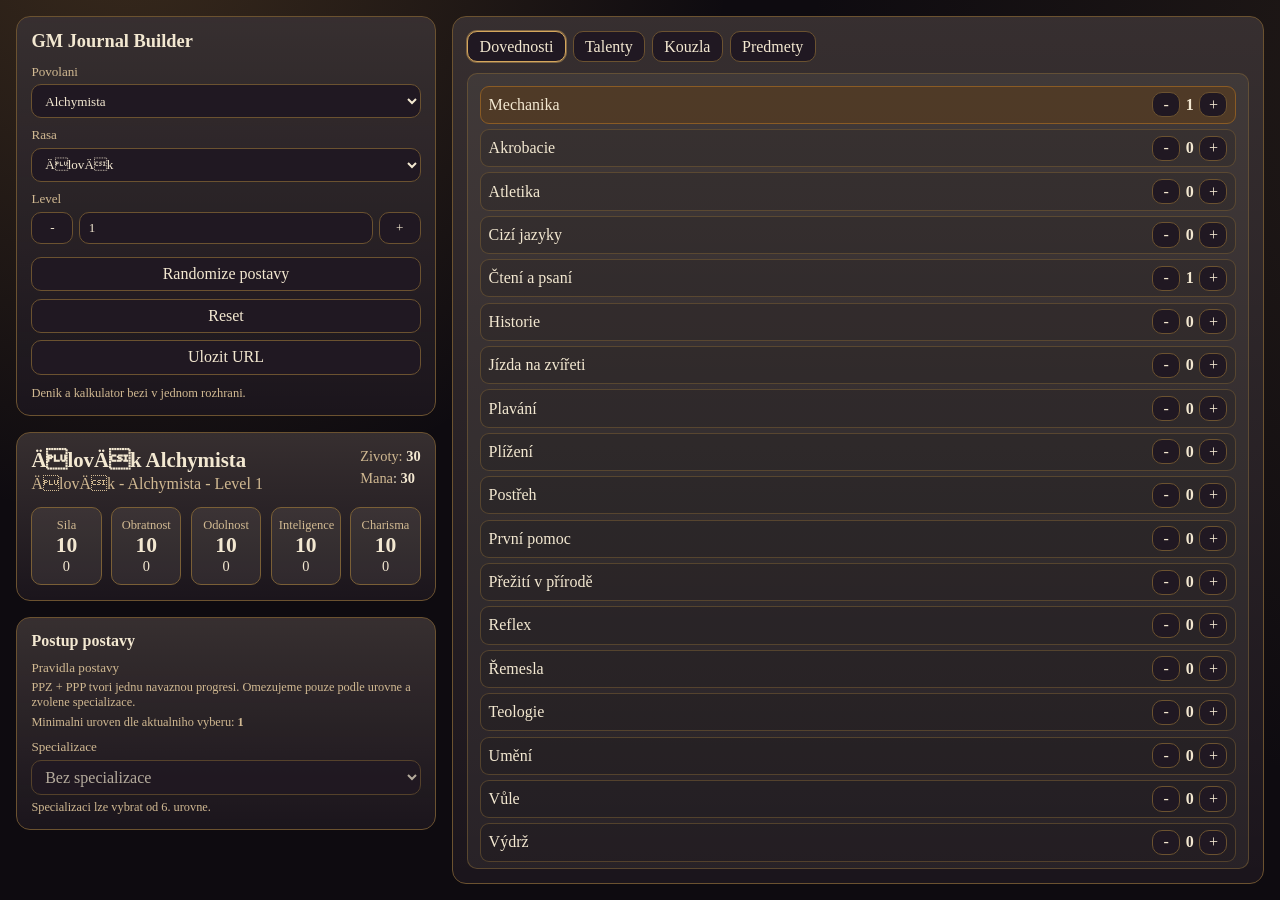
==== gm-journal.html @ 4c6da9d6 "Remove Systems tab and purge related journal meta code" ====
<!doctype html>
<html lang="cs">
<head>
  <meta charset="UTF-8" />
  <meta name="viewport" content="width=device-width, initial-scale=1.0" />
  <title>DrH GM Journal</title>
  <link rel="stylesheet" href="./gm-journal.css" />
</head>
<body>
  <main class="sheet-layout">
    <section class="left-column">
      <section class="panel controls-panel">
        <h1>GM Journal Builder</h1>
        <div class="controls-grid">
          <label>
            Povolani
            <select id="professionSelect"></select>
          </label>
          <label>
            Rasa
            <select id="raceSelect"></select>
          </label>
          <label>
            Level
            <div class="level-row">
              <button id="levelDownBtn" type="button">-</button>
              <input id="levelInput" type="number" min="1" max="36" value="1" />
              <button id="levelUpBtn" type="button">+</button>
            </div>
          </label>
        </div>
        <div class="actions-row">
          <button id="randomizeBtn" type="button">Randomize postavy</button>
          <button id="resetBtn" type="button">Reset</button>
          <button id="saveBtn" type="button">Ulozit URL</button>
        </div>
        <p class="hint">Denik a kalkulator bezi v jednom rozhrani.</p>
      </section>

      <section class="panel diary-panel">
        <header class="diary-head">
          <div>
            <h2 id="charName">Postava</h2>
            <p id="charMeta">-</p>
          </div>
          <div class="life-mana">
            <div><span>Zivoty:</span> <strong id="hpValue">0</strong></div>
            <div><span id="resourceLabel">Mana</span>: <strong id="manaValue">0</strong></div>
          </div>
        </header>
        <section class="attrs-grid" id="attrsGrid"></section>
      </section>

      <section class="panel progression-panel">
        <h3>Postup postavy</h3>
        <div id="progressionContent"></div>
      </section>
    </section>

    <section class="panel tabs-panel">
      <nav class="tab-nav">
        <button class="tab-btn active" data-tab="skills" type="button">Dovednosti</button>
        <button class="tab-btn" data-tab="talents" type="button">Talenty</button>
        <button class="tab-btn" data-tab="spells" type="button">Kouzla</button>
        <button class="tab-btn" data-tab="items" type="button">Predmety</button>
      </nav>
      <div class="tab-content" id="tabContent"></div>
    </section>
  </main>

  <div id="saveModal" class="save-modal" hidden>
    <div class="save-card">
      <h3>URL postavy</h3>
      <textarea id="saveUrlBox" readonly></textarea>
      <div class="save-actions">
        <button id="copyUrlBtn" type="button">Kopirovat</button>
        <button id="closeModalBtn" type="button">Zavrit</button>
      </div>
    </div>
  </div>

  <script src="./gm-journal.js"></script>
</body>
</html>
---- gm-journal.css ----
:root {
  --bg: #0e0b10;
  --panel: #1b151c;
  --line: #6b5230;
  --text: #f3e8d1;
  --muted: #d1b992;
  --accent: #d5a75d;
}

* { box-sizing: border-box; }

body {
  margin: 0;
  min-height: 100vh;
  font-family: "Lora", Georgia, serif;
  color: var(--text);
  background:
    radial-gradient(circle at 10% -10%, rgba(210, 153, 72, 0.22), transparent 40%),
    radial-gradient(circle at 120% 10%, rgba(107, 82, 48, 0.24), transparent 42%),
    var(--bg);
}

.sheet-layout {
  width: min(1400px, 100%);
  margin: 0 auto;
  padding: 1rem;
  display: grid;
  gap: 1rem;
  grid-template-columns: minmax(320px, 420px) minmax(0, 1fr);
  min-height: 100vh;
}

.left-column {
  min-width: 0;
  display: grid;
  gap: 1rem;
  grid-template-rows: auto auto auto;
  align-content: start;
}

.panel {
  border: 1px solid var(--line);
  border-radius: 14px;
  background: linear-gradient(180deg, rgba(255, 233, 189, 0.12), rgba(255, 233, 189, 0)), var(--panel);
  padding: 0.9rem;
  min-height: 0;
}

h1, h2, h3 { margin: 0; }

.controls-panel h1 {
  font-size: 1.15rem;
  margin-bottom: 0.7rem;
}

.controls-grid {
  display: grid;
  gap: 0.6rem;
}

label {
  display: grid;
  gap: 0.3rem;
  font-size: 0.82rem;
  color: var(--muted);
}

select, input, textarea, button {
  font: inherit;
  color: var(--text);
  border: 1px solid var(--line);
  border-radius: 10px;
  background: #201822;
}

select, input, textarea {
  padding: 0.45rem 0.55rem;
}

button {
  padding: 0.45rem 0.6rem;
  cursor: pointer;
}

button:hover {
  border-color: var(--accent);
}

.level-row {
  display: grid;
  grid-template-columns: 42px 1fr 42px;
  gap: 0.35rem;
}

.actions-row {
  margin-top: 0.8rem;
  display: grid;
  gap: 0.45rem;
}

.hint {
  margin: 0.7rem 0 0;
  color: var(--muted);
  font-size: 0.78rem;
}

.progression-panel h3 {
  margin-bottom: 0.6rem;
  font-size: 1rem;
}

.progress-grid {
  display: grid;
  gap: 0.55rem;
}

.progress-row {
  display: grid;
  gap: 0.3rem;
}

.mode-row {
  display: inline-flex;
  border: 1px solid rgba(122, 95, 54, 0.6);
  border-radius: 10px;
  overflow: hidden;
}

.mode-btn {
  border: 0;
  border-right: 1px solid rgba(122, 95, 54, 0.6);
  border-radius: 0;
  padding: 0.3rem 0.62rem;
}

.mode-btn:last-child {
  border-right: 0;
}

.mode-btn.active {
  background: rgba(213, 167, 93, 0.18);
}

.meta-help {
  color: var(--muted);
  font-size: 0.77rem;
}

.pill-row {
  display: flex;
  flex-wrap: wrap;
  gap: 0.35rem;
}

.pill {
  border: 1px solid rgba(122, 95, 54, 0.75);
  border-radius: 999px;
  padding: 0.18rem 0.5rem;
  font-size: 0.74rem;
  color: var(--muted);
}

.pill.ok {
  color: #d6f1c2;
  border-color: #5b8a44;
}

.pill.bad {
  color: #f4b7b0;
  border-color: #8a3f37;
}

.diary-head {
  display: flex;
  justify-content: space-between;
  align-items: flex-start;
  gap: 0.8rem;
  margin-bottom: 0.9rem;
}

.diary-head h2 {
  font-size: 1.3rem;
}

.diary-head p {
  margin: 0.2rem 0 0;
  color: var(--muted);
}

.life-mana {
  display: grid;
  gap: 0.35rem;
  font-size: 0.9rem;
}

.life-mana span {
  color: var(--muted);
}

.attrs-grid {
  display: grid;
  grid-template-columns: repeat(5, minmax(0, 1fr));
  gap: 0.6rem;
}

.attr-card {
  border: 1px solid #7a5f36;
  border-radius: 10px;
  padding: 0.6rem 0.45rem;
  background: rgba(255, 240, 211, 0.08);
  text-align: center;
}

.attr-key {
  font-size: 0.78rem;
  color: var(--muted);
}

.attr-base {
  font-size: 1.35rem;
  font-weight: 700;
}

.attr-mod {
  font-size: 0.9rem;
}

.tabs-panel {
  display: grid;
  grid-template-rows: auto minmax(0, 1fr);
  min-height: 0;
  height: calc(100dvh - 2rem);
  overflow: hidden;
}

.tab-nav {
  display: flex;
  gap: 0.45rem;
  flex-wrap: wrap;
  margin-bottom: 0.7rem;
}

.tab-btn {
  width: auto;
  padding: 0.34rem 0.7rem;
}

.tab-btn.active {
  border-color: var(--accent);
  box-shadow: 0 0 0 1px rgba(213, 167, 93, 0.45);
}

.tab-content {
  border: 1px solid rgba(122, 95, 54, 0.6);
  border-radius: 10px;
  background: rgba(255, 240, 211, 0.06);
  padding: 0.7rem;
  overflow: auto;
}

.entry-list {
  margin: 0;
  padding-left: 1.1rem;
  display: grid;
  gap: 0.26rem;
}

.interactive-list {
  display: grid;
  gap: 0.32rem;
}

.interactive-row {
  display: flex;
  align-items: center;
  justify-content: space-between;
  gap: 0.6rem;
  border: 1px solid rgba(122, 95, 54, 0.55);
  border-radius: 9px;
  padding: 0.35rem 0.5rem;
  background: rgba(0, 0, 0, 0.12);
}

.interactive-row > span {
  min-width: 0;
}

.rank-ctrl {
  display: inline-flex;
  align-items: center;
  gap: 0.35rem;
}

.rank-ctrl button {
  width: 28px;
  min-width: 28px;
  padding: 0.16rem;
}

.calc-skill-row.class-prof_1 {
  border-color: #7c3232;
  background: rgba(96, 28, 28, 0.45);
}

.calc-skill-row.class-prof_2 {
  border-color: #2f6b43;
  background: rgba(28, 72, 43, 0.45);
}

.calc-skill-row.class-prof_3 {
  border-color: #8a5b24;
  background: rgba(99, 61, 19, 0.45);
}

.calc-skill-row.class-prof_4 {
  border-color: #2f5879;
  background: rgba(25, 48, 75, 0.45);
}

.calc-skill-row.class-prof_5 {
  border-color: #111111;
  background: rgba(7, 7, 7, 0.78);
}

.calc-skill-row.class-prof_6 {
  border-color: #d8d8d8;
  background: rgba(235, 235, 235, 0.9);
  color: #1a1a1a;
}

.calc-native-wrap {
  display: grid;
  gap: 0.6rem;
  min-height: 520px;
}

.calc-native-head {
  display: grid;
  grid-template-columns: repeat(4, minmax(0, 1fr));
  gap: 0.4rem;
  font-size: 0.84rem;
}

.calc-native-head > div {
  border: 1px solid rgba(122, 95, 54, 0.55);
  border-radius: 9px;
  padding: 0.35rem 0.45rem;
  background: rgba(0, 0, 0, 0.12);
}

.calc-native-grid {
  display: grid;
  grid-template-columns: repeat(2, minmax(0, 1fr));
  gap: 0.65rem;
  min-height: 0;
}

.calc-native-col {
  min-width: 0;
  display: grid;
  grid-template-rows: auto auto minmax(0, 1fr);
  gap: 0.45rem;
}

.calc-native-col h4 {
  margin: 0;
  font-size: 0.94rem;
}

.calc-native-list {
  min-height: 0;
  max-height: 55dvh;
  overflow: auto;
}

.calc-native-col input[type="search"] {
  width: 100%;
}

.save-modal {
  position: fixed;
  inset: 0;
  background: rgba(0, 0, 0, 0.62);
  display: grid;
  place-items: center;
  padding: 1rem;
}

.save-modal[hidden] {
  display: none !important;
}

.save-card {
  width: min(760px, 100%);
  border: 1px solid var(--line);
  border-radius: 12px;
  background: #140f16;
  padding: 0.85rem;
}

.save-card h3 { margin-bottom: 0.45rem; }

#saveUrlBox {
  width: 100%;
  min-height: 110px;
  resize: vertical;
}

.save-actions {
  margin-top: 0.6rem;
  display: flex;
  gap: 0.5rem;
  justify-content: flex-end;
}

@media (max-width: 1200px) {
  .sheet-layout {
    grid-template-columns: 1fr;
    min-height: auto;
  }

  .tabs-panel {
    height: auto;
    min-height: 420px;
  }

  .calc-native-head {
    grid-template-columns: repeat(2, minmax(0, 1fr));
  }

  .calc-native-grid {
    grid-template-columns: 1fr;
  }
}
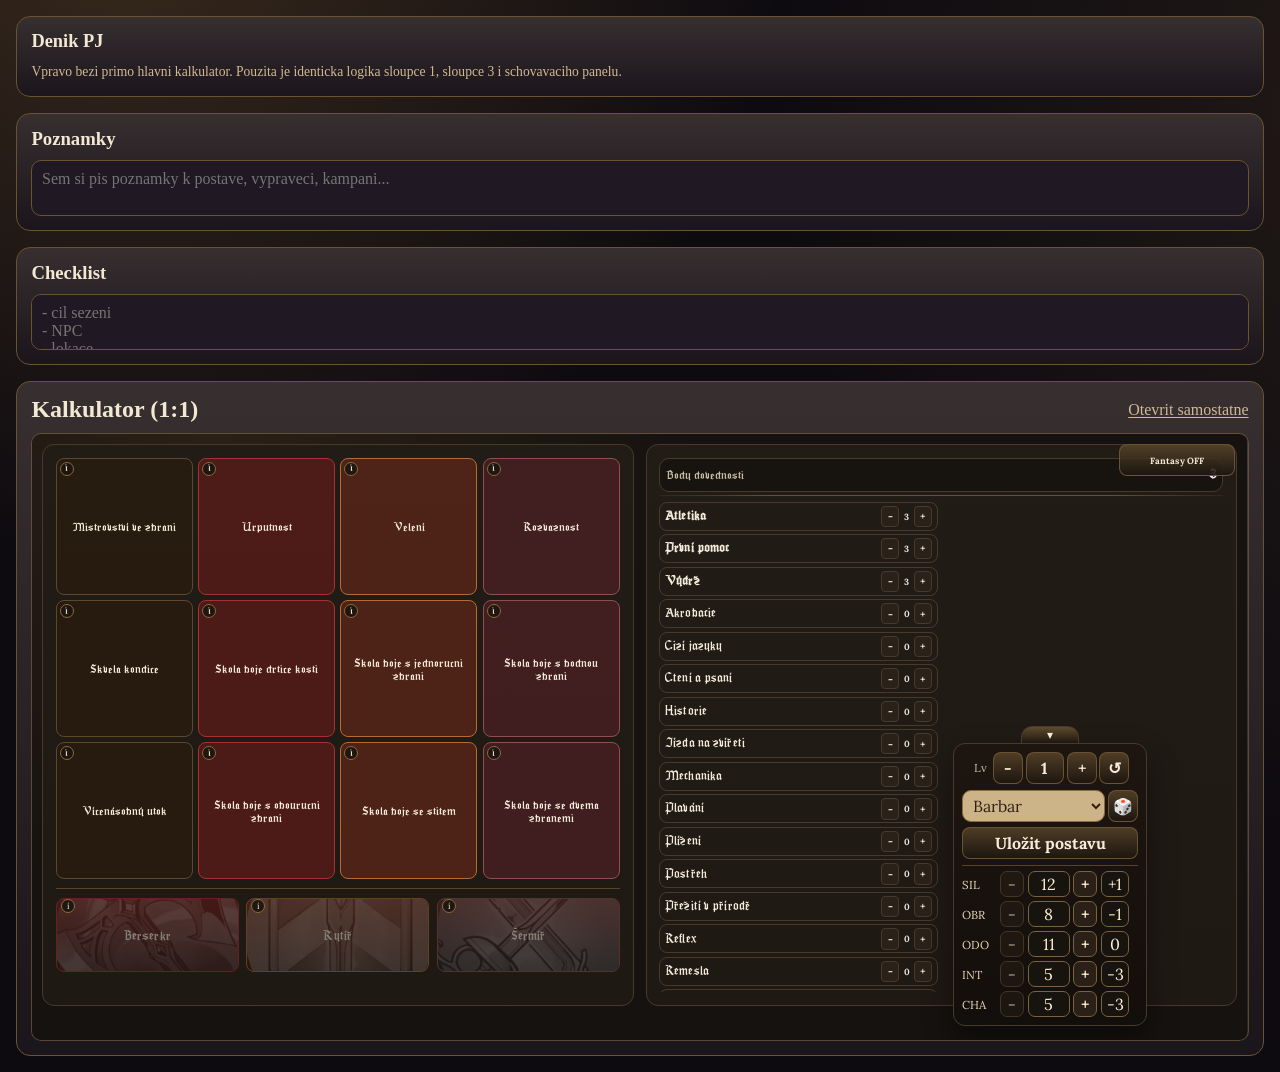
==== commit 984810eb: "Rebuild journal around embedded main calculator columns and floating panel" ====
--- a/gm-journal.html
+++ b/gm-journal.html
@@ -10,75 +10,33 @@
   <main class="sheet-layout">
     <section class="left-column">
       <section class="panel controls-panel">
-        <h1>GM Journal Builder</h1>
-        <div class="controls-grid">
-          <label>
-            Povolani
-            <select id="professionSelect"></select>
-          </label>
-          <label>
-            Rasa
-            <select id="raceSelect"></select>
-          </label>
-          <label>
-            Level
-            <div class="level-row">
-              <button id="levelDownBtn" type="button">-</button>
-              <input id="levelInput" type="number" min="1" max="36" value="1" />
-              <button id="levelUpBtn" type="button">+</button>
-            </div>
-          </label>
-        </div>
-        <div class="actions-row">
-          <button id="randomizeBtn" type="button">Randomize postavy</button>
-          <button id="resetBtn" type="button">Reset</button>
-          <button id="saveBtn" type="button">Ulozit URL</button>
-        </div>
-        <p class="hint">Denik a kalkulator bezi v jednom rozhrani.</p>
+        <h1>Denik PJ</h1>
+        <p class="hint">Vpravo bezi primo hlavni kalkulator. Pouzita je identicka logika sloupce 1, sloupce 3 i schovavaciho panelu.</p>
       </section>
 
       <section class="panel diary-panel">
-        <header class="diary-head">
-          <div>
-            <h2 id="charName">Postava</h2>
-            <p id="charMeta">-</p>
-          </div>
-          <div class="life-mana">
-            <div><span>Zivoty:</span> <strong id="hpValue">0</strong></div>
-            <div><span id="resourceLabel">Mana</span>: <strong id="manaValue">0</strong></div>
-          </div>
-        </header>
-        <section class="attrs-grid" id="attrsGrid"></section>
+        <h3>Poznamky</h3>
+        <textarea id="journalNotes" class="journal-notes" placeholder="Sem si pis poznamky k postave, vypraveci, kampani..."></textarea>
       </section>
 
       <section class="panel progression-panel">
-        <h3>Postup postavy</h3>
-        <div id="progressionContent"></div>
+        <h3>Checklist</h3>
+        <textarea id="journalChecklist" class="journal-notes" placeholder="- cil sezeni&#10;- NPC&#10;- lokace&#10;- loot"></textarea>
       </section>
     </section>
 
     <section class="panel tabs-panel">
-      <nav class="tab-nav">
-        <button class="tab-btn active" data-tab="skills" type="button">Dovednosti</button>
-        <button class="tab-btn" data-tab="talents" type="button">Talenty</button>
-        <button class="tab-btn" data-tab="spells" type="button">Kouzla</button>
-        <button class="tab-btn" data-tab="items" type="button">Predmety</button>
-      </nav>
-      <div class="tab-content" id="tabContent"></div>
+      <header class="embed-head">
+        <h2>Kalkulator (1:1)</h2>
+        <a href="./index.html" target="_blank" rel="noopener">Otevrit samostatne</a>
+      </header>
+      <div class="calc-embed-wrap">
+        <iframe id="calcEmbedFrame" title="DrH kalkulator" src="./index.html"></iframe>
+      </div>
     </section>
   </main>
-
-  <div id="saveModal" class="save-modal" hidden>
-    <div class="save-card">
-      <h3>URL postavy</h3>
-      <textarea id="saveUrlBox" readonly></textarea>
-      <div class="save-actions">
-        <button id="copyUrlBtn" type="button">Kopirovat</button>
-        <button id="closeModalBtn" type="button">Zavrit</button>
-      </div>
-    </div>
-  </div>
 
   <script src="./gm-journal.js"></script>
 </body>
 </html>
+
--- a/gm-journal.css
+++ b/gm-journal.css
@@ -4,7 +4,6 @@
   --line: #6b5230;
   --text: #f3e8d1;
   --muted: #d1b992;
-  --accent: #d5a75d;
 }
 
 * { box-sizing: border-box; }
@@ -21,7 +20,7 @@
 }
 
 .sheet-layout {
-  width: min(1400px, 100%);
+  width: min(1700px, 100%);
   margin: 0 auto;
   padding: 1rem;
   display: grid;
@@ -34,7 +33,7 @@
   min-width: 0;
   display: grid;
   gap: 1rem;
-  grid-template-rows: auto auto auto;
+  grid-template-rows: auto 1fr 1fr;
   align-content: start;
 }
 
@@ -50,179 +49,34 @@
 
 .controls-panel h1 {
   font-size: 1.15rem;
-  margin-bottom: 0.7rem;
+  margin-bottom: 0.6rem;
 }
 
-.controls-grid {
+.hint {
+  margin: 0;
+  color: var(--muted);
+  font-size: 0.85rem;
+  line-height: 1.45;
+}
+
+.diary-panel,
+.progression-panel {
   display: grid;
+  grid-template-rows: auto minmax(0, 1fr);
   gap: 0.6rem;
 }
 
-label {
-  display: grid;
-  gap: 0.3rem;
-  font-size: 0.82rem;
-  color: var(--muted);
-}
-
-select, input, textarea, button {
+.journal-notes {
+  width: 100%;
+  min-height: 0;
+  height: 100%;
+  resize: none;
   font: inherit;
   color: var(--text);
   border: 1px solid var(--line);
   border-radius: 10px;
   background: #201822;
-}
-
-select, input, textarea {
-  padding: 0.45rem 0.55rem;
-}
-
-button {
-  padding: 0.45rem 0.6rem;
-  cursor: pointer;
-}
-
-button:hover {
-  border-color: var(--accent);
-}
-
-.level-row {
-  display: grid;
-  grid-template-columns: 42px 1fr 42px;
-  gap: 0.35rem;
-}
-
-.actions-row {
-  margin-top: 0.8rem;
-  display: grid;
-  gap: 0.45rem;
-}
-
-.hint {
-  margin: 0.7rem 0 0;
-  color: var(--muted);
-  font-size: 0.78rem;
-}
-
-.progression-panel h3 {
-  margin-bottom: 0.6rem;
-  font-size: 1rem;
-}
-
-.progress-grid {
-  display: grid;
-  gap: 0.55rem;
-}
-
-.progress-row {
-  display: grid;
-  gap: 0.3rem;
-}
-
-.mode-row {
-  display: inline-flex;
-  border: 1px solid rgba(122, 95, 54, 0.6);
-  border-radius: 10px;
-  overflow: hidden;
-}
-
-.mode-btn {
-  border: 0;
-  border-right: 1px solid rgba(122, 95, 54, 0.6);
-  border-radius: 0;
-  padding: 0.3rem 0.62rem;
-}
-
-.mode-btn:last-child {
-  border-right: 0;
-}
-
-.mode-btn.active {
-  background: rgba(213, 167, 93, 0.18);
-}
-
-.meta-help {
-  color: var(--muted);
-  font-size: 0.77rem;
-}
-
-.pill-row {
-  display: flex;
-  flex-wrap: wrap;
-  gap: 0.35rem;
-}
-
-.pill {
-  border: 1px solid rgba(122, 95, 54, 0.75);
-  border-radius: 999px;
-  padding: 0.18rem 0.5rem;
-  font-size: 0.74rem;
-  color: var(--muted);
-}
-
-.pill.ok {
-  color: #d6f1c2;
-  border-color: #5b8a44;
-}
-
-.pill.bad {
-  color: #f4b7b0;
-  border-color: #8a3f37;
-}
-
-.diary-head {
-  display: flex;
-  justify-content: space-between;
-  align-items: flex-start;
-  gap: 0.8rem;
-  margin-bottom: 0.9rem;
-}
-
-.diary-head h2 {
-  font-size: 1.3rem;
-}
-
-.diary-head p {
-  margin: 0.2rem 0 0;
-  color: var(--muted);
-}
-
-.life-mana {
-  display: grid;
-  gap: 0.35rem;
-  font-size: 0.9rem;
-}
-
-.life-mana span {
-  color: var(--muted);
-}
-
-.attrs-grid {
-  display: grid;
-  grid-template-columns: repeat(5, minmax(0, 1fr));
-  gap: 0.6rem;
-}
-
-.attr-card {
-  border: 1px solid #7a5f36;
-  border-radius: 10px;
-  padding: 0.6rem 0.45rem;
-  background: rgba(255, 240, 211, 0.08);
-  text-align: center;
-}
-
-.attr-key {
-  font-size: 0.78rem;
-  color: var(--muted);
-}
-
-.attr-base {
-  font-size: 1.35rem;
-  font-weight: 700;
-}
-
-.attr-mod {
-  font-size: 0.9rem;
+  padding: 0.55rem 0.6rem;
 }
 
 .tabs-panel {
@@ -233,202 +87,49 @@
   overflow: hidden;
 }
 
-.tab-nav {
-  display: flex;
-  gap: 0.45rem;
-  flex-wrap: wrap;
-  margin-bottom: 0.7rem;
-}
-
-.tab-btn {
-  width: auto;
-  padding: 0.34rem 0.7rem;
-}
-
-.tab-btn.active {
-  border-color: var(--accent);
-  box-shadow: 0 0 0 1px rgba(213, 167, 93, 0.45);
-}
-
-.tab-content {
-  border: 1px solid rgba(122, 95, 54, 0.6);
-  border-radius: 10px;
-  background: rgba(255, 240, 211, 0.06);
-  padding: 0.7rem;
-  overflow: auto;
-}
-
-.entry-list {
-  margin: 0;
-  padding-left: 1.1rem;
-  display: grid;
-  gap: 0.26rem;
-}
-
-.interactive-list {
-  display: grid;
-  gap: 0.32rem;
-}
-
-.interactive-row {
+.embed-head {
   display: flex;
   align-items: center;
   justify-content: space-between;
-  gap: 0.6rem;
-  border: 1px solid rgba(122, 95, 54, 0.55);
-  border-radius: 9px;
-  padding: 0.35rem 0.5rem;
-  background: rgba(0, 0, 0, 0.12);
+  gap: 0.8rem;
+  margin-bottom: 0.6rem;
 }
 
-.interactive-row > span {
-  min-width: 0;
+.embed-head a {
+  color: var(--muted);
+  text-decoration: underline;
+  text-underline-offset: 2px;
 }
 
-.rank-ctrl {
-  display: inline-flex;
-  align-items: center;
-  gap: 0.35rem;
+.calc-embed-wrap {
+  min-height: 0;
+  height: 100%;
+  border: 1px solid rgba(122, 95, 54, 0.6);
+  border-radius: 10px;
+  overflow: hidden;
+  background: rgba(255, 240, 211, 0.06);
 }
 
-.rank-ctrl button {
-  width: 28px;
-  min-width: 28px;
-  padding: 0.16rem;
+#calcEmbedFrame {
+  width: 100%;
+  height: 100%;
+  border: 0;
+  display: block;
 }
 
-.calc-skill-row.class-prof_1 {
-  border-color: #7c3232;
-  background: rgba(96, 28, 28, 0.45);
-}
-
-.calc-skill-row.class-prof_2 {
-  border-color: #2f6b43;
-  background: rgba(28, 72, 43, 0.45);
-}
-
-.calc-skill-row.class-prof_3 {
-  border-color: #8a5b24;
-  background: rgba(99, 61, 19, 0.45);
-}
-
-.calc-skill-row.class-prof_4 {
-  border-color: #2f5879;
-  background: rgba(25, 48, 75, 0.45);
-}
-
-.calc-skill-row.class-prof_5 {
-  border-color: #111111;
-  background: rgba(7, 7, 7, 0.78);
-}
-
-.calc-skill-row.class-prof_6 {
-  border-color: #d8d8d8;
-  background: rgba(235, 235, 235, 0.9);
-  color: #1a1a1a;
-}
-
-.calc-native-wrap {
-  display: grid;
-  gap: 0.6rem;
-  min-height: 520px;
-}
-
-.calc-native-head {
-  display: grid;
-  grid-template-columns: repeat(4, minmax(0, 1fr));
-  gap: 0.4rem;
-  font-size: 0.84rem;
-}
-
-.calc-native-head > div {
-  border: 1px solid rgba(122, 95, 54, 0.55);
-  border-radius: 9px;
-  padding: 0.35rem 0.45rem;
-  background: rgba(0, 0, 0, 0.12);
-}
-
-.calc-native-grid {
-  display: grid;
-  grid-template-columns: repeat(2, minmax(0, 1fr));
-  gap: 0.65rem;
-  min-height: 0;
-}
-
-.calc-native-col {
-  min-width: 0;
-  display: grid;
-  grid-template-rows: auto auto minmax(0, 1fr);
-  gap: 0.45rem;
-}
-
-.calc-native-col h4 {
-  margin: 0;
-  font-size: 0.94rem;
-}
-
-.calc-native-list {
-  min-height: 0;
-  max-height: 55dvh;
-  overflow: auto;
-}
-
-.calc-native-col input[type="search"] {
-  width: 100%;
-}
-
-.save-modal {
-  position: fixed;
-  inset: 0;
-  background: rgba(0, 0, 0, 0.62);
-  display: grid;
-  place-items: center;
-  padding: 1rem;
-}
-
-.save-modal[hidden] {
-  display: none !important;
-}
-
-.save-card {
-  width: min(760px, 100%);
-  border: 1px solid var(--line);
-  border-radius: 12px;
-  background: #140f16;
-  padding: 0.85rem;
-}
-
-.save-card h3 { margin-bottom: 0.45rem; }
-
-#saveUrlBox {
-  width: 100%;
-  min-height: 110px;
-  resize: vertical;
-}
-
-.save-actions {
-  margin-top: 0.6rem;
-  display: flex;
-  gap: 0.5rem;
-  justify-content: flex-end;
-}
-
-@media (max-width: 1200px) {
+@media (max-width: 1280px) {
   .sheet-layout {
     grid-template-columns: 1fr;
     min-height: auto;
   }
 
   .tabs-panel {
-    height: auto;
-    min-height: 420px;
+    height: 75vh;
+    min-height: 520px;
   }
 
-  .calc-native-head {
-    grid-template-columns: repeat(2, minmax(0, 1fr));
-  }
-
-  .calc-native-grid {
-    grid-template-columns: 1fr;
+  .left-column {
+    grid-template-rows: auto auto auto;
   }
 }
+
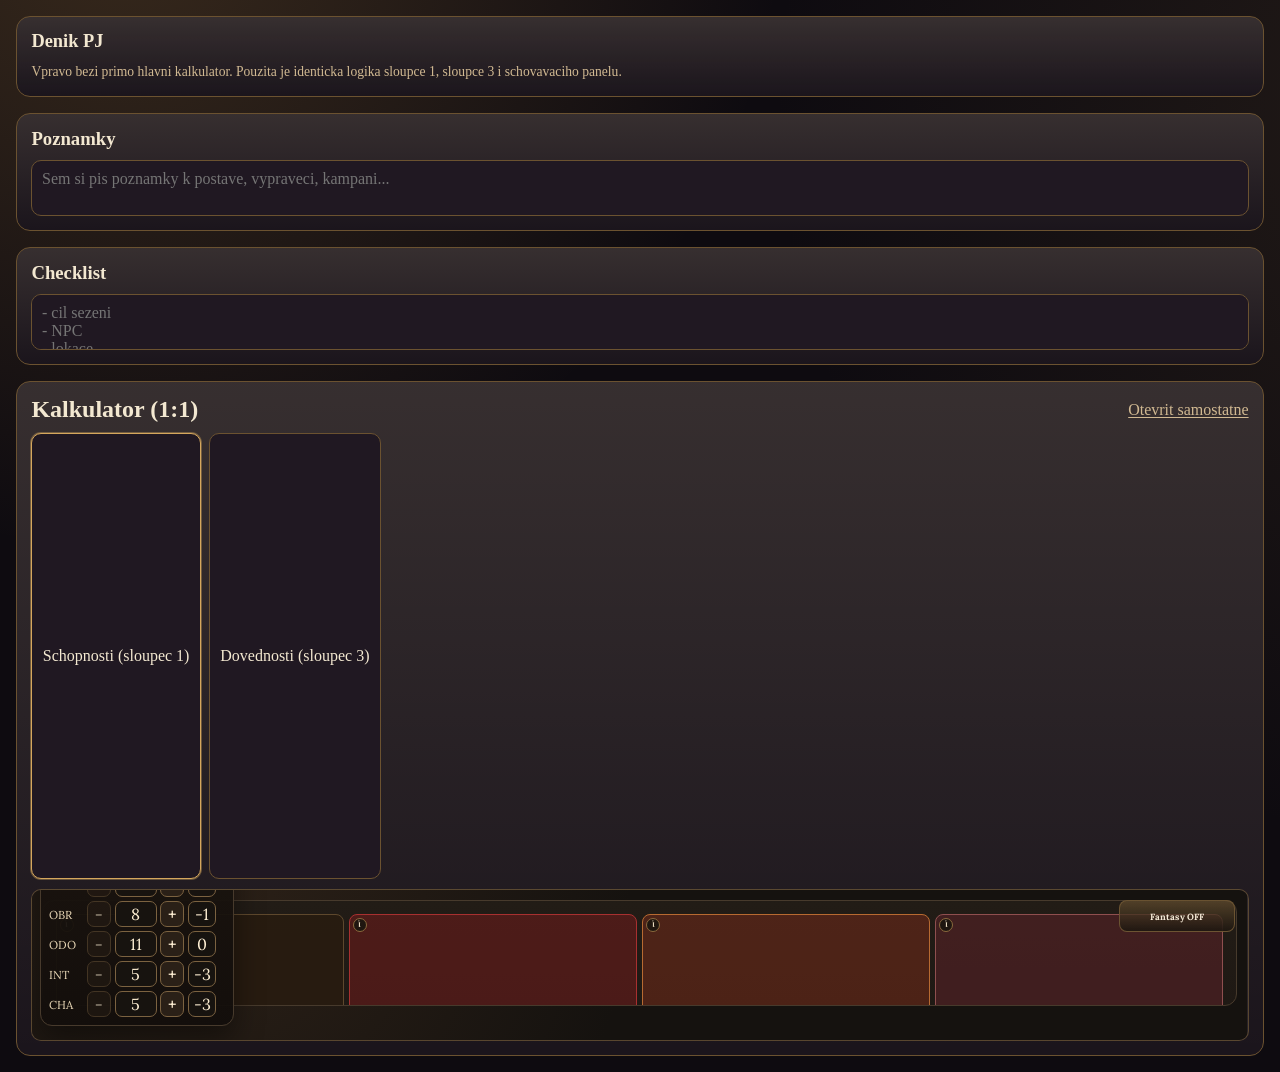
==== commit f4a05582: "Add separate journal tabs for calculator column 1 and column 3 views" ====
--- a/gm-journal.html
+++ b/gm-journal.html
@@ -30,6 +30,10 @@
         <h2>Kalkulator (1:1)</h2>
         <a href="./index.html" target="_blank" rel="noopener">Otevrit samostatne</a>
       </header>
+      <nav class="col-tabs" aria-label="Prepinani sloupcu kalkulatoru">
+        <button type="button" class="col-tab-btn active" data-col-tab="talents">Schopnosti (sloupec 1)</button>
+        <button type="button" class="col-tab-btn" data-col-tab="skills">Dovednosti (sloupec 3)</button>
+      </nav>
       <div class="calc-embed-wrap">
         <iframe id="calcEmbedFrame" title="DrH kalkulator" src="./index.html"></iframe>
       </div>
@@ -39,4 +43,3 @@
   <script src="./gm-journal.js"></script>
 </body>
 </html>
-
--- a/gm-journal.css
+++ b/gm-journal.css
@@ -101,6 +101,27 @@
   text-underline-offset: 2px;
 }
 
+.col-tabs {
+  display: flex;
+  gap: 0.5rem;
+  margin-bottom: 0.6rem;
+}
+
+.col-tab-btn {
+  font: inherit;
+  color: var(--text);
+  border: 1px solid var(--line);
+  border-radius: 10px;
+  background: #201822;
+  padding: 0.4rem 0.65rem;
+  cursor: pointer;
+}
+
+.col-tab-btn.active {
+  border-color: #d5a75d;
+  box-shadow: 0 0 0 1px rgba(213, 167, 93, 0.4);
+}
+
 .calc-embed-wrap {
   min-height: 0;
   height: 100%;
@@ -132,4 +153,3 @@
     grid-template-rows: auto auto auto;
   }
 }
-
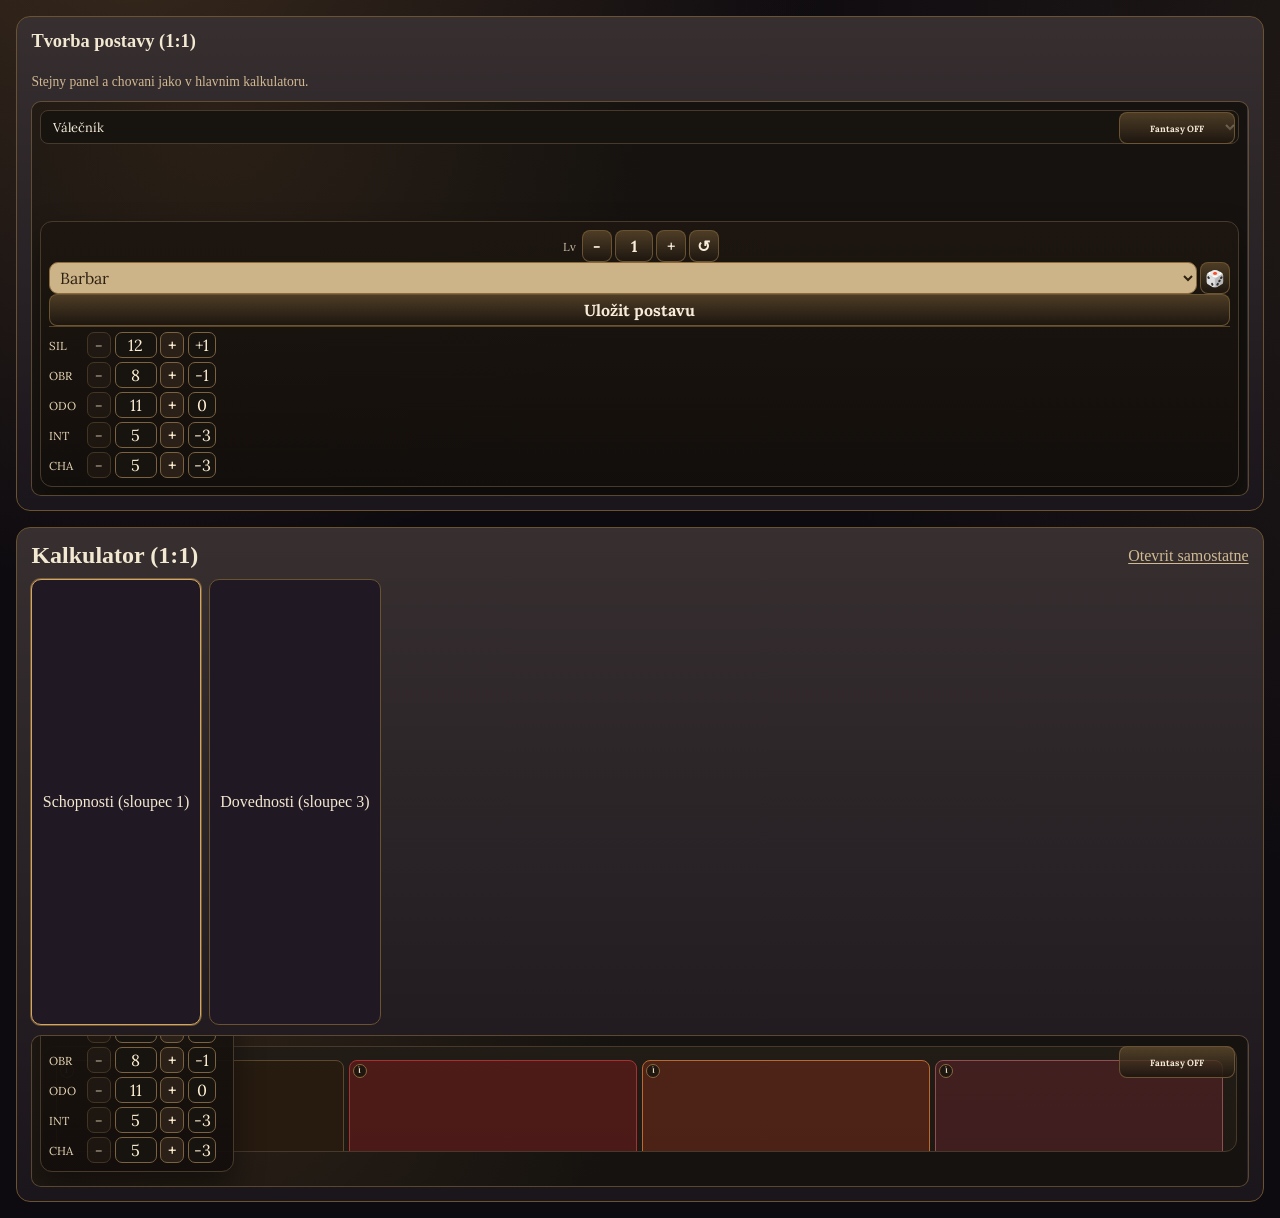
==== commit 56c560a1: "Use calculator character-builder UI in journal first column and keep col1/col3 tabs" ====
--- a/gm-journal.html
+++ b/gm-journal.html
@@ -10,18 +10,11 @@
   <main class="sheet-layout">
     <section class="left-column">
       <section class="panel controls-panel">
-        <h1>Denik PJ</h1>
-        <p class="hint">Vpravo bezi primo hlavni kalkulator. Pouzita je identicka logika sloupce 1, sloupce 3 i schovavaciho panelu.</p>
-      </section>
-
-      <section class="panel diary-panel">
-        <h3>Poznamky</h3>
-        <textarea id="journalNotes" class="journal-notes" placeholder="Sem si pis poznamky k postave, vypraveci, kampani..."></textarea>
-      </section>
-
-      <section class="panel progression-panel">
-        <h3>Checklist</h3>
-        <textarea id="journalChecklist" class="journal-notes" placeholder="- cil sezeni&#10;- NPC&#10;- lokace&#10;- loot"></textarea>
+        <h1>Tvorba postavy (1:1)</h1>
+        <p class="hint">Stejny panel a chovani jako v hlavnim kalkulatoru.</p>
+        <div class="creator-embed-wrap">
+          <iframe id="creatorEmbedFrame" title="DrH tvorba postavy" src="./index.html"></iframe>
+        </div>
       </section>
     </section>
 
--- a/gm-journal.css
+++ b/gm-journal.css
@@ -32,8 +32,8 @@
 .left-column {
   min-width: 0;
   display: grid;
-  gap: 1rem;
-  grid-template-rows: auto 1fr 1fr;
+  gap: 0;
+  grid-template-rows: minmax(0, 1fr);
   align-content: start;
 }
 
@@ -59,32 +59,34 @@
   line-height: 1.45;
 }
 
-.diary-panel,
-.progression-panel {
-  display: grid;
-  grid-template-rows: auto minmax(0, 1fr);
-  gap: 0.6rem;
-}
-
-.journal-notes {
-  width: 100%;
-  min-height: 0;
-  height: 100%;
-  resize: none;
-  font: inherit;
-  color: var(--text);
-  border: 1px solid var(--line);
-  border-radius: 10px;
-  background: #201822;
-  padding: 0.55rem 0.6rem;
-}
-
 .tabs-panel {
   display: grid;
   grid-template-rows: auto minmax(0, 1fr);
   min-height: 0;
   height: calc(100dvh - 2rem);
   overflow: hidden;
+}
+
+.controls-panel {
+  display: grid;
+  grid-template-rows: auto auto minmax(0, 1fr);
+  gap: 0.6rem;
+}
+
+.creator-embed-wrap {
+  min-height: 0;
+  height: 100%;
+  border: 1px solid rgba(122, 95, 54, 0.6);
+  border-radius: 10px;
+  overflow: hidden;
+  background: rgba(255, 240, 211, 0.06);
+}
+
+#creatorEmbedFrame {
+  width: 100%;
+  height: 100%;
+  border: 0;
+  display: block;
 }
 
 .embed-head {
@@ -150,6 +152,6 @@
   }
 
   .left-column {
-    grid-template-rows: auto auto auto;
+    grid-template-rows: minmax(320px, 55vh);
   }
 }
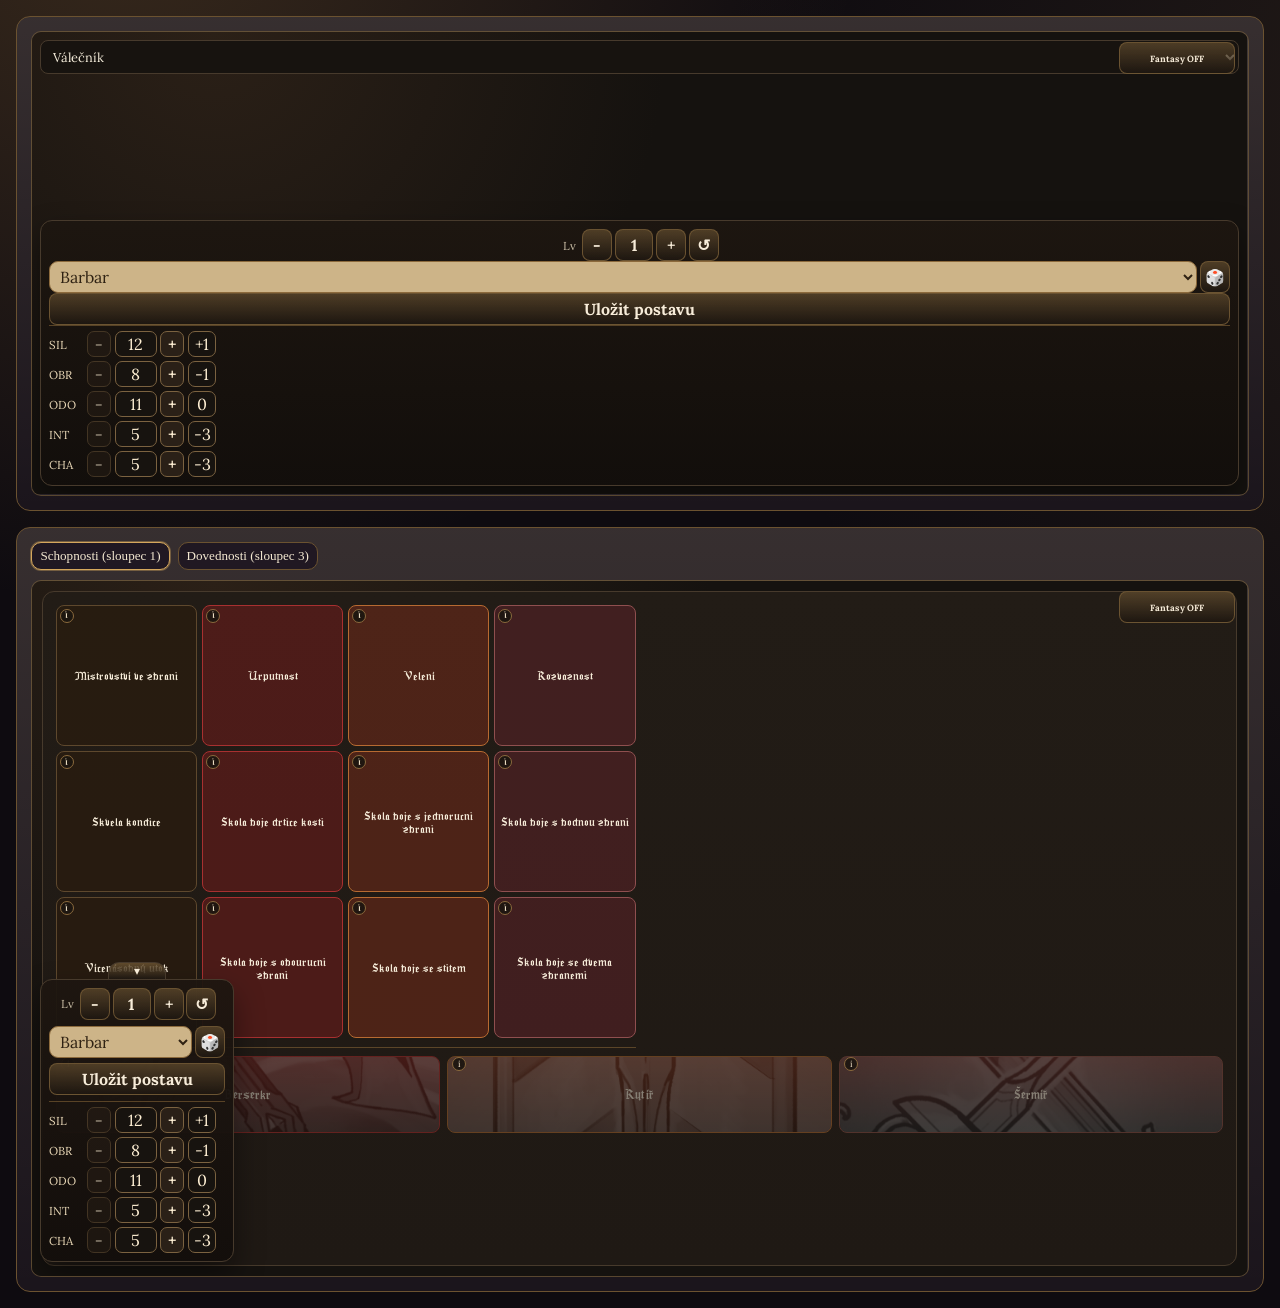
==== commit 5d18afc6: "Journal: remove left panel title/subtitle and use full-height creator iframe" ====
--- a/gm-journal.html
+++ b/gm-journal.html
@@ -10,8 +10,6 @@
   <main class="sheet-layout">
     <section class="left-column">
       <section class="panel controls-panel">
-        <h1>Tvorba postavy (1:1)</h1>
-        <p class="hint">Stejny panel a chovani jako v hlavnim kalkulatoru.</p>
         <div class="creator-embed-wrap">
           <iframe id="creatorEmbedFrame" title="DrH tvorba postavy" src="./index.html"></iframe>
         </div>
--- a/gm-journal.css
+++ b/gm-journal.css
@@ -26,6 +26,7 @@
   display: grid;
   gap: 1rem;
   grid-template-columns: minmax(320px, 420px) minmax(0, 1fr);
+  height: 100dvh;
   min-height: 100vh;
 }
 
@@ -35,6 +36,7 @@
   gap: 0;
   grid-template-rows: minmax(0, 1fr);
   align-content: start;
+  height: 100%;
 }
 
 .panel {
@@ -60,17 +62,18 @@
 }
 
 .tabs-panel {
-  display: grid;
-  grid-template-rows: auto minmax(0, 1fr);
+  display: flex;
+  flex-direction: column;
   min-height: 0;
-  height: calc(100dvh - 2rem);
+  height: 100%;
   overflow: hidden;
 }
 
 .controls-panel {
   display: grid;
-  grid-template-rows: auto auto minmax(0, 1fr);
-  gap: 0.6rem;
+  grid-template-rows: minmax(0, 1fr);
+  gap: 0;
+  height: 100%;
 }
 
 .creator-embed-wrap {
@@ -96,6 +99,7 @@
   gap: 0.8rem;
   margin-bottom: 0.6rem;
 }
+.embed-head { display: none; }
 
 .embed-head a {
   color: var(--muted);
@@ -104,18 +108,27 @@
 }
 
 .col-tabs {
-  display: flex;
+  display: inline-flex;
   gap: 0.5rem;
   margin-bottom: 0.6rem;
+  align-items: center;
+  width: auto;
+  align-self: start;
 }
 
 .col-tab-btn {
   font: inherit;
+  font-size: 0.82rem;
+  line-height: 1.1;
   color: var(--text);
   border: 1px solid var(--line);
   border-radius: 10px;
   background: #201822;
-  padding: 0.4rem 0.65rem;
+  padding: 0.22rem 0.5rem;
+  min-height: 28px;
+  width: auto;
+  flex: 0 0 auto;
+  align-self: flex-start;
   cursor: pointer;
 }
 
@@ -126,7 +139,8 @@
 
 .calc-embed-wrap {
   min-height: 0;
-  height: 100%;
+  flex: 1 1 auto;
+  height: auto;
   border: 1px solid rgba(122, 95, 54, 0.6);
   border-radius: 10px;
   overflow: hidden;
@@ -143,11 +157,12 @@
 @media (max-width: 1280px) {
   .sheet-layout {
     grid-template-columns: 1fr;
+    height: auto;
     min-height: auto;
   }
 
   .tabs-panel {
-    height: 75vh;
+    height: 85vh;
     min-height: 520px;
   }
 
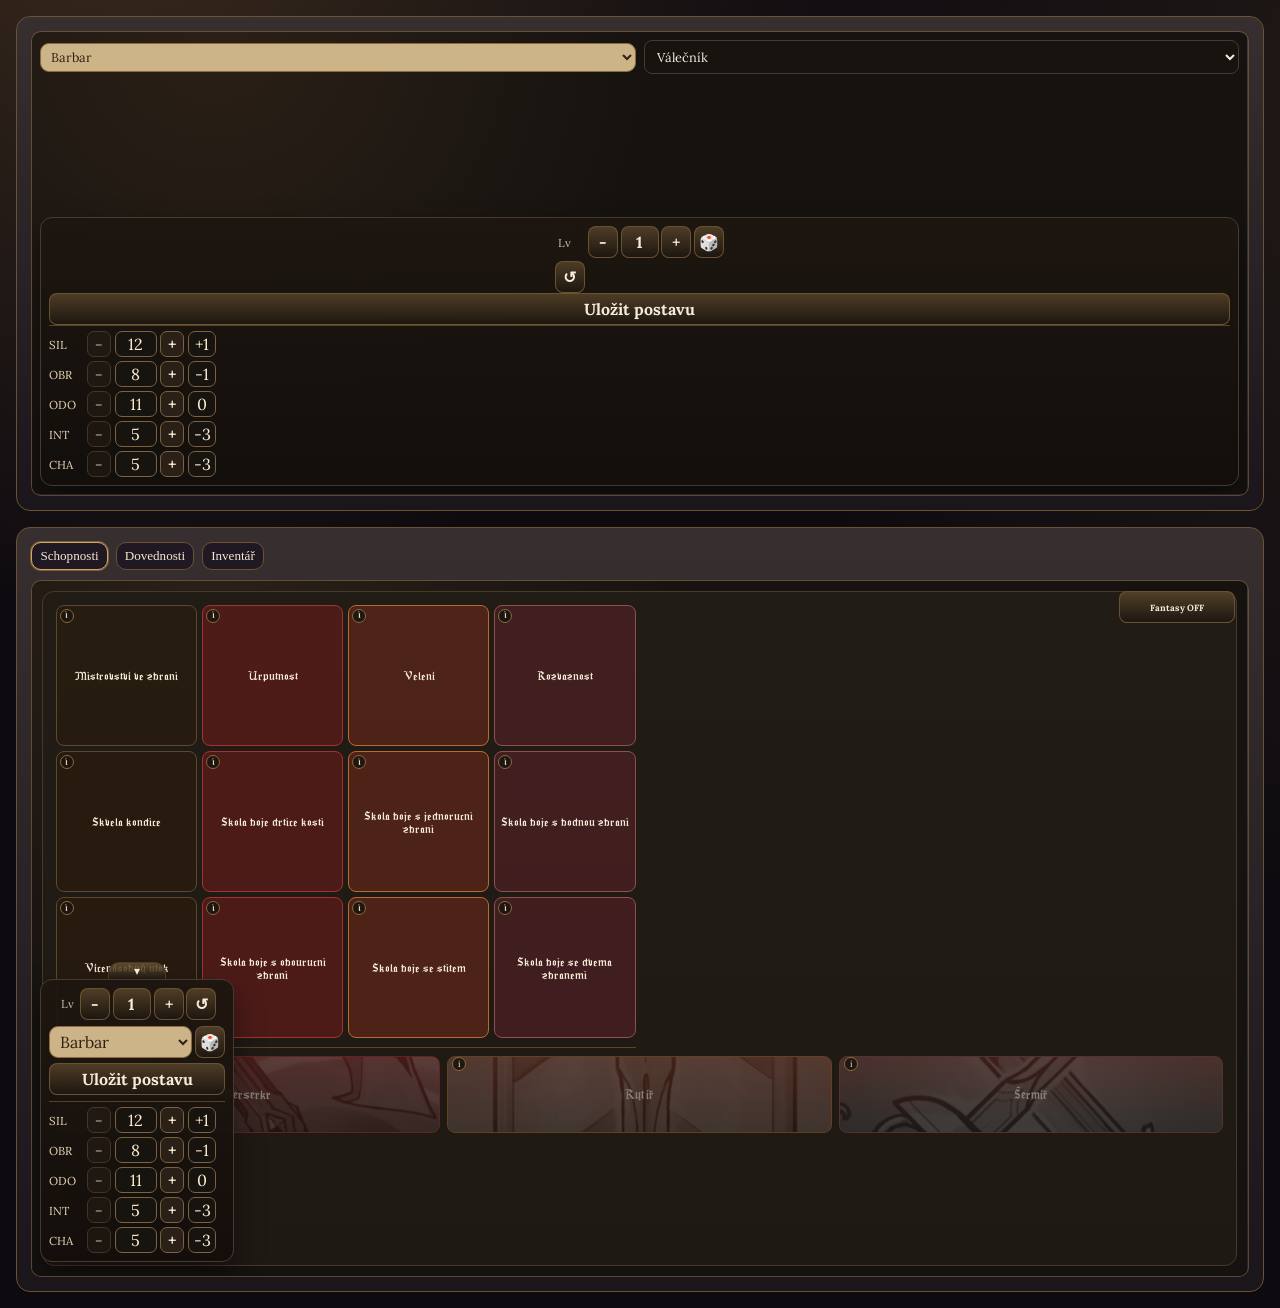
==== commit fe4f750e: "Journal tabs: rename abilities/skills and add conditional spells, recipes, inventory tabs" ====
--- a/gm-journal.html
+++ b/gm-journal.html
@@ -22,11 +22,18 @@
         <a href="./index.html" target="_blank" rel="noopener">Otevrit samostatne</a>
       </header>
       <nav class="col-tabs" aria-label="Prepinani sloupcu kalkulatoru">
-        <button type="button" class="col-tab-btn active" data-col-tab="talents">Schopnosti (sloupec 1)</button>
-        <button type="button" class="col-tab-btn" data-col-tab="skills">Dovednosti (sloupec 3)</button>
+        <button type="button" class="col-tab-btn active" data-col-tab="talents">Schopnosti</button>
+        <button type="button" class="col-tab-btn" data-col-tab="skills">Dovednosti</button>
+        <button type="button" class="col-tab-btn" data-col-tab="spells">Kouzla</button>
+        <button type="button" class="col-tab-btn" data-col-tab="recipes">Recepty</button>
+        <button type="button" class="col-tab-btn" data-col-tab="inventory">Inventář</button>
       </nav>
       <div class="calc-embed-wrap">
         <iframe id="calcEmbedFrame" title="DrH kalkulator" src="./index.html"></iframe>
+        <section id="auxTabContent" class="aux-tab-content" hidden>
+          <h3 id="auxTabTitle"></h3>
+          <p id="auxTabHint"></p>
+        </section>
       </div>
     </section>
   </main>
--- a/gm-journal.css
+++ b/gm-journal.css
@@ -138,6 +138,7 @@
 }
 
 .calc-embed-wrap {
+  position: relative;
   min-height: 0;
   flex: 1 1 auto;
   height: auto;
@@ -152,6 +153,27 @@
   height: 100%;
   border: 0;
   display: block;
+}
+
+.aux-tab-content {
+  position: absolute;
+  inset: 0;
+  padding: 1rem;
+  overflow: auto;
+  background: rgba(14, 11, 16, 0.82);
+  border-radius: 10px;
+}
+
+.aux-tab-content h3 {
+  margin: 0 0 0.5rem;
+  color: #f3e8d1;
+  font-size: 1.05rem;
+}
+
+.aux-tab-content p {
+  margin: 0;
+  color: var(--muted);
+  font-size: 0.9rem;
 }
 
 @media (max-width: 1280px) {
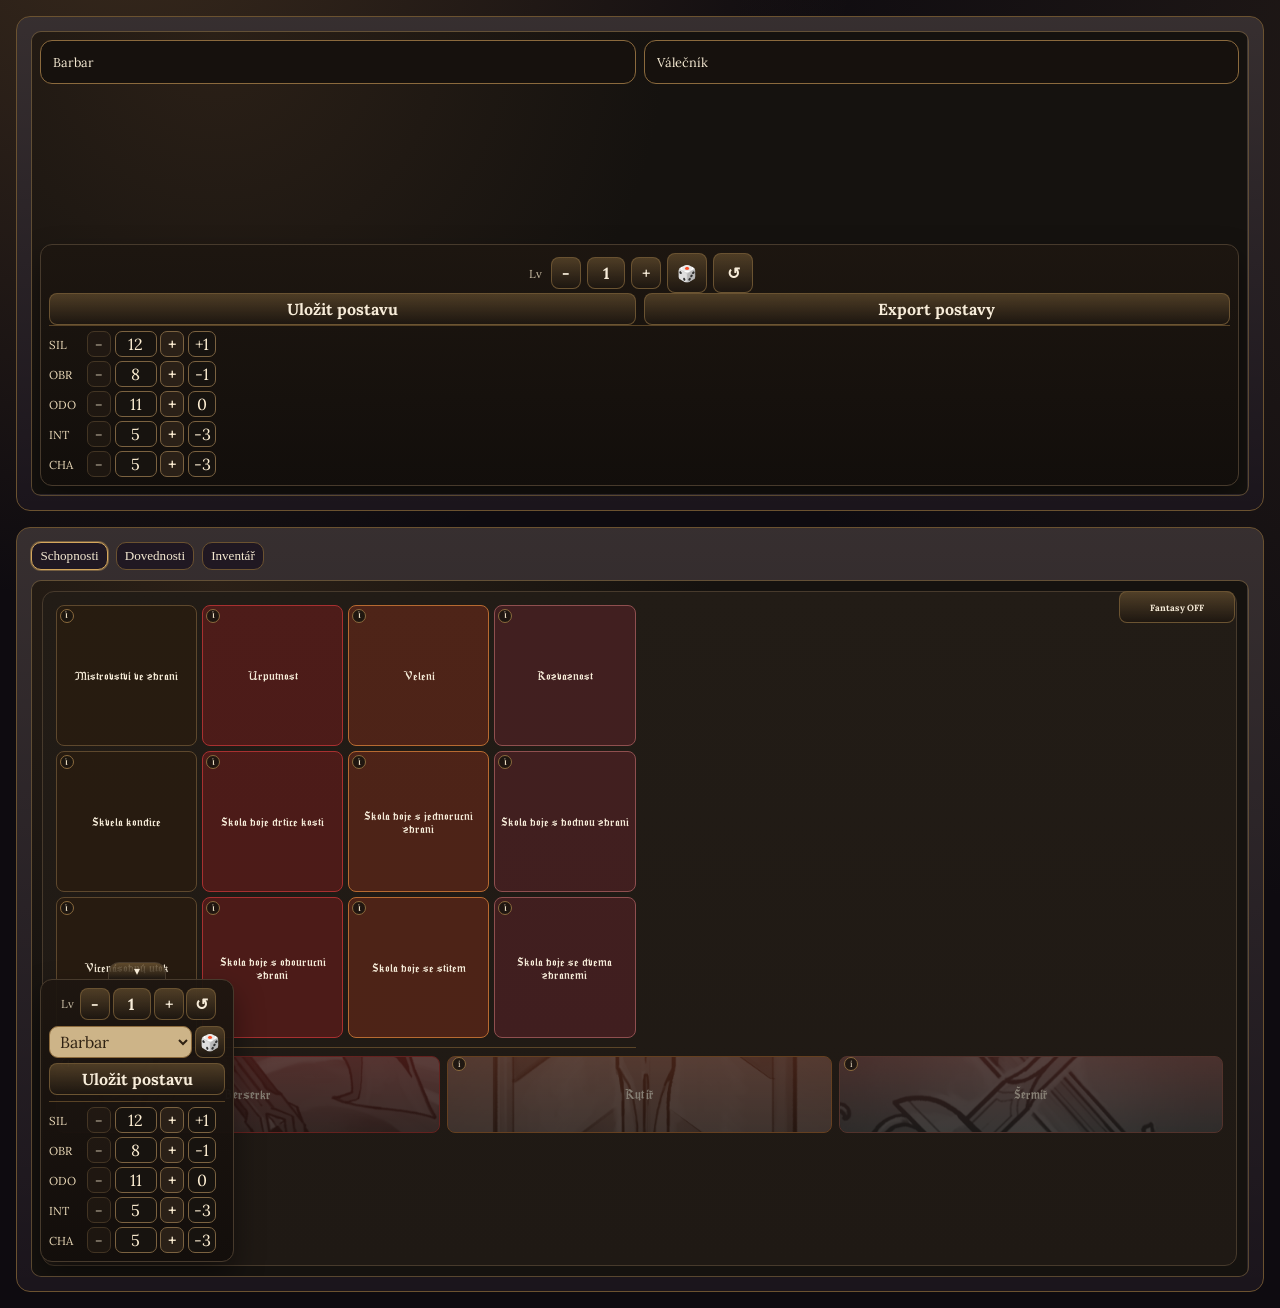
==== commit cecdec82: "Journal inventory: add starter rules section and class/level random loadout suggestions" ====
--- a/gm-journal.html
+++ b/gm-journal.html
@@ -32,7 +32,7 @@
         <iframe id="calcEmbedFrame" title="DrH kalkulator" src="./index.html"></iframe>
         <section id="auxTabContent" class="aux-tab-content" hidden>
           <h3 id="auxTabTitle"></h3>
-          <p id="auxTabHint"></p>
+          <div id="auxTabHint"></div>
         </section>
       </div>
     </section>
--- a/gm-journal.css
+++ b/gm-journal.css
@@ -170,10 +170,19 @@
   font-size: 1.05rem;
 }
 
-.aux-tab-content p {
+#auxTabHint {
   margin: 0;
   color: var(--muted);
   font-size: 0.9rem;
+}
+
+#auxTabHint ul {
+  margin: 0.35rem 0 0.7rem 1.1rem;
+  padding: 0;
+}
+
+#auxTabHint li {
+  margin: 0.15rem 0;
 }
 
 @media (max-width: 1280px) {
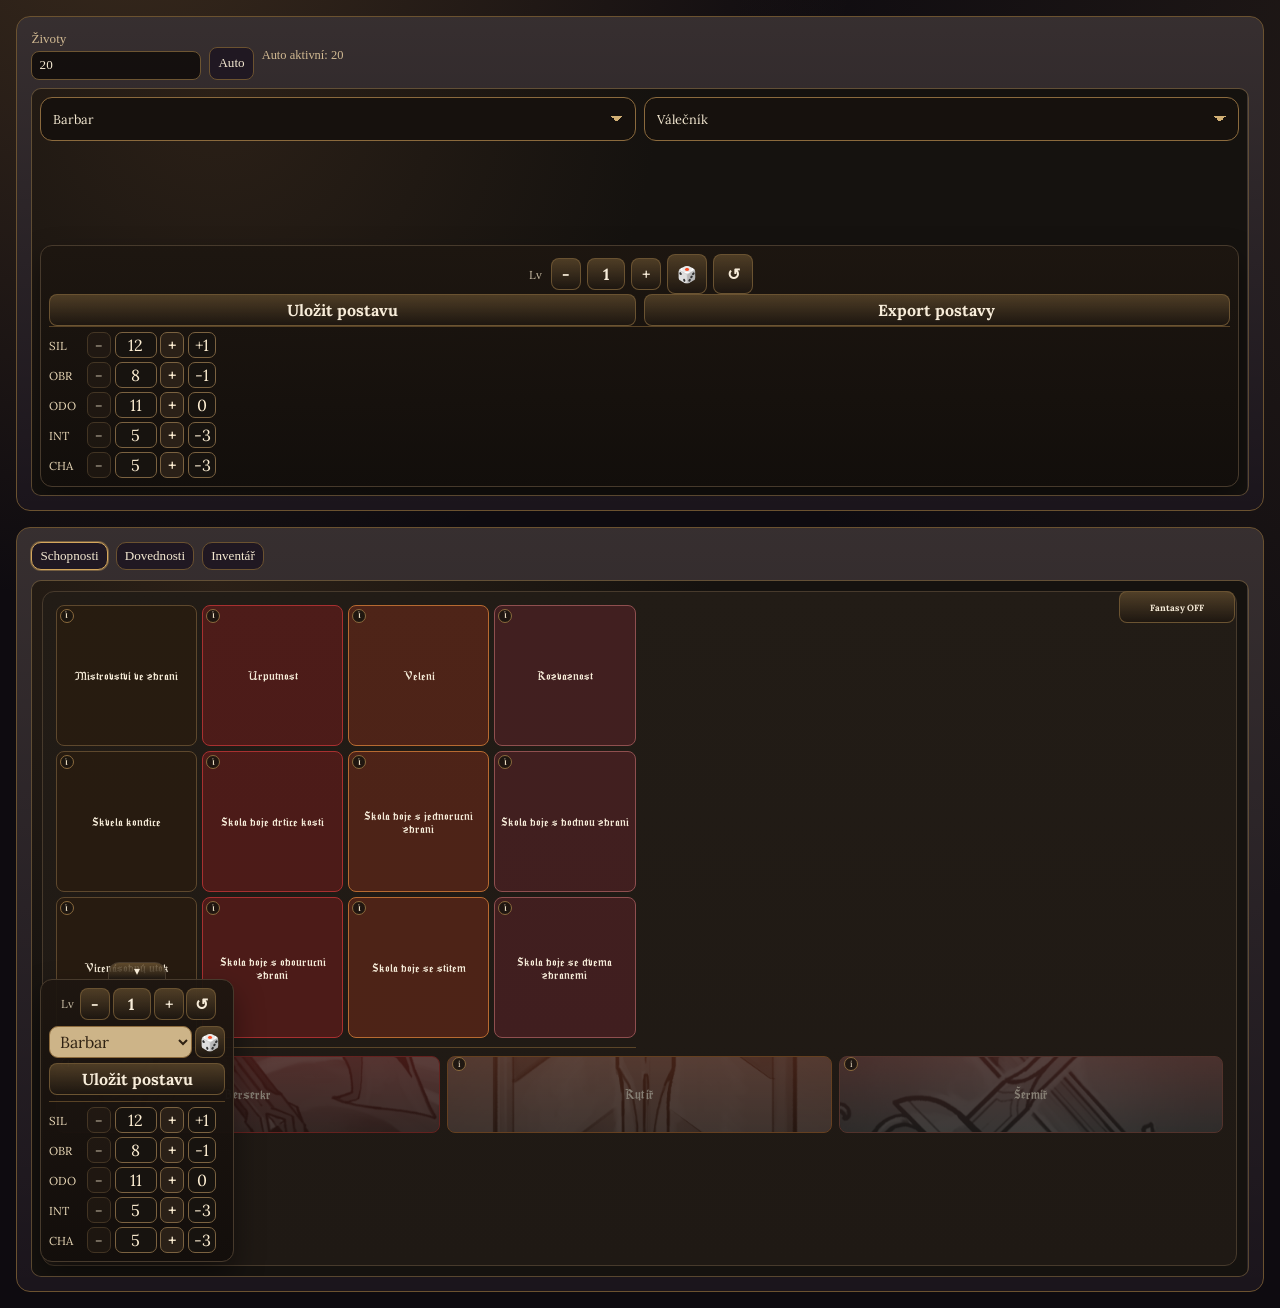
==== commit e82dc68d: "Journal character panel: add HP auto calc with manual override until next randomize" ====
--- a/gm-journal.html
+++ b/gm-journal.html
@@ -10,6 +10,14 @@
   <main class="sheet-layout">
     <section class="left-column">
       <section class="panel controls-panel">
+        <div class="pc-meta" aria-label="Souhrn postavy">
+          <label class="pc-meta-field">
+            <span>Životy</span>
+            <input id="hpDisplayInput" type="number" min="1" step="1" />
+          </label>
+          <button id="hpAutoBtn" type="button" class="pc-meta-btn">Auto</button>
+          <span id="hpAutoHint" class="pc-meta-hint"></span>
+        </div>
         <div class="creator-embed-wrap">
           <iframe id="creatorEmbedFrame" title="DrH tvorba postavy" src="./index.html"></iframe>
         </div>
--- a/gm-journal.css
+++ b/gm-journal.css
@@ -71,9 +71,51 @@
 
 .controls-panel {
   display: grid;
-  grid-template-rows: minmax(0, 1fr);
-  gap: 0;
-  height: 100%;
+  grid-template-rows: auto minmax(0, 1fr);
+  gap: 0.5rem;
+  height: 100%;
+}
+
+.pc-meta {
+  display: grid;
+  grid-template-columns: minmax(0, 170px) auto 1fr;
+  gap: 0.5rem;
+  align-items: end;
+}
+
+.pc-meta-field {
+  display: grid;
+  gap: 0.22rem;
+  font-size: 0.82rem;
+  color: var(--muted);
+}
+
+.pc-meta-field input {
+  width: 100%;
+  border: 1px solid #6d5532;
+  border-radius: 8px;
+  background: rgba(18, 14, 11, 0.92);
+  color: #f3e8d1;
+  padding: 0.34rem 0.45rem;
+  font: inherit;
+}
+
+.pc-meta-btn {
+  font: inherit;
+  font-size: 0.82rem;
+  color: var(--text);
+  border: 1px solid var(--line);
+  border-radius: 8px;
+  background: #201822;
+  padding: 0.3rem 0.5rem;
+  cursor: pointer;
+  height: 33px;
+}
+
+.pc-meta-hint {
+  font-size: 0.78rem;
+  color: var(--muted);
+  align-self: center;
 }
 
 .creator-embed-wrap {
@@ -185,6 +227,84 @@
   margin: 0.15rem 0;
 }
 
+.spell-group {
+  margin: 0.45rem 0 0.8rem;
+  padding: 0.5rem 0.6rem;
+  border: 1px solid rgba(122, 95, 54, 0.45);
+  border-radius: 8px;
+  background: rgba(15, 12, 18, 0.42);
+}
+
+.spell-group h4 {
+  margin: 0 0 0.4rem;
+  font-size: 0.95rem;
+  color: #f0d9ab;
+}
+
+.spell-checklist {
+  display: grid;
+  gap: 0.28rem;
+}
+
+.spell-check {
+  display: inline-flex;
+  align-items: center;
+  gap: 0.45rem;
+  color: #e6d4b4;
+  font-size: 0.9rem;
+}
+
+.inv-toolbar {
+  display: flex;
+  gap: 0.45rem;
+  margin: 0.5rem 0 0.55rem;
+}
+
+.inv-toolbar button {
+  font: inherit;
+  font-size: 0.82rem;
+  color: var(--text);
+  border: 1px solid var(--line);
+  border-radius: 8px;
+  background: #201822;
+  padding: 0.25rem 0.5rem;
+  cursor: pointer;
+}
+
+.inv-list {
+  display: grid;
+  gap: 0.35rem;
+}
+
+.inv-row {
+  display: grid;
+  grid-template-columns: minmax(0, 1fr) 34px;
+  gap: 0.35rem;
+  align-items: center;
+}
+
+.inv-input {
+  width: 100%;
+  min-width: 0;
+  border: 1px solid #6d5532;
+  border-radius: 8px;
+  background: rgba(18, 14, 11, 0.92);
+  color: #f3e8d1;
+  padding: 0.38rem 0.5rem;
+  font: inherit;
+}
+
+.inv-remove {
+  width: 34px;
+  height: 34px;
+  border: 1px solid #8b6a3d;
+  border-radius: 8px;
+  background: rgba(28, 22, 16, 0.92);
+  color: #f7e8cc;
+  font-size: 1rem;
+  cursor: pointer;
+}
+
 @media (max-width: 1280px) {
   .sheet-layout {
     grid-template-columns: 1fr;
